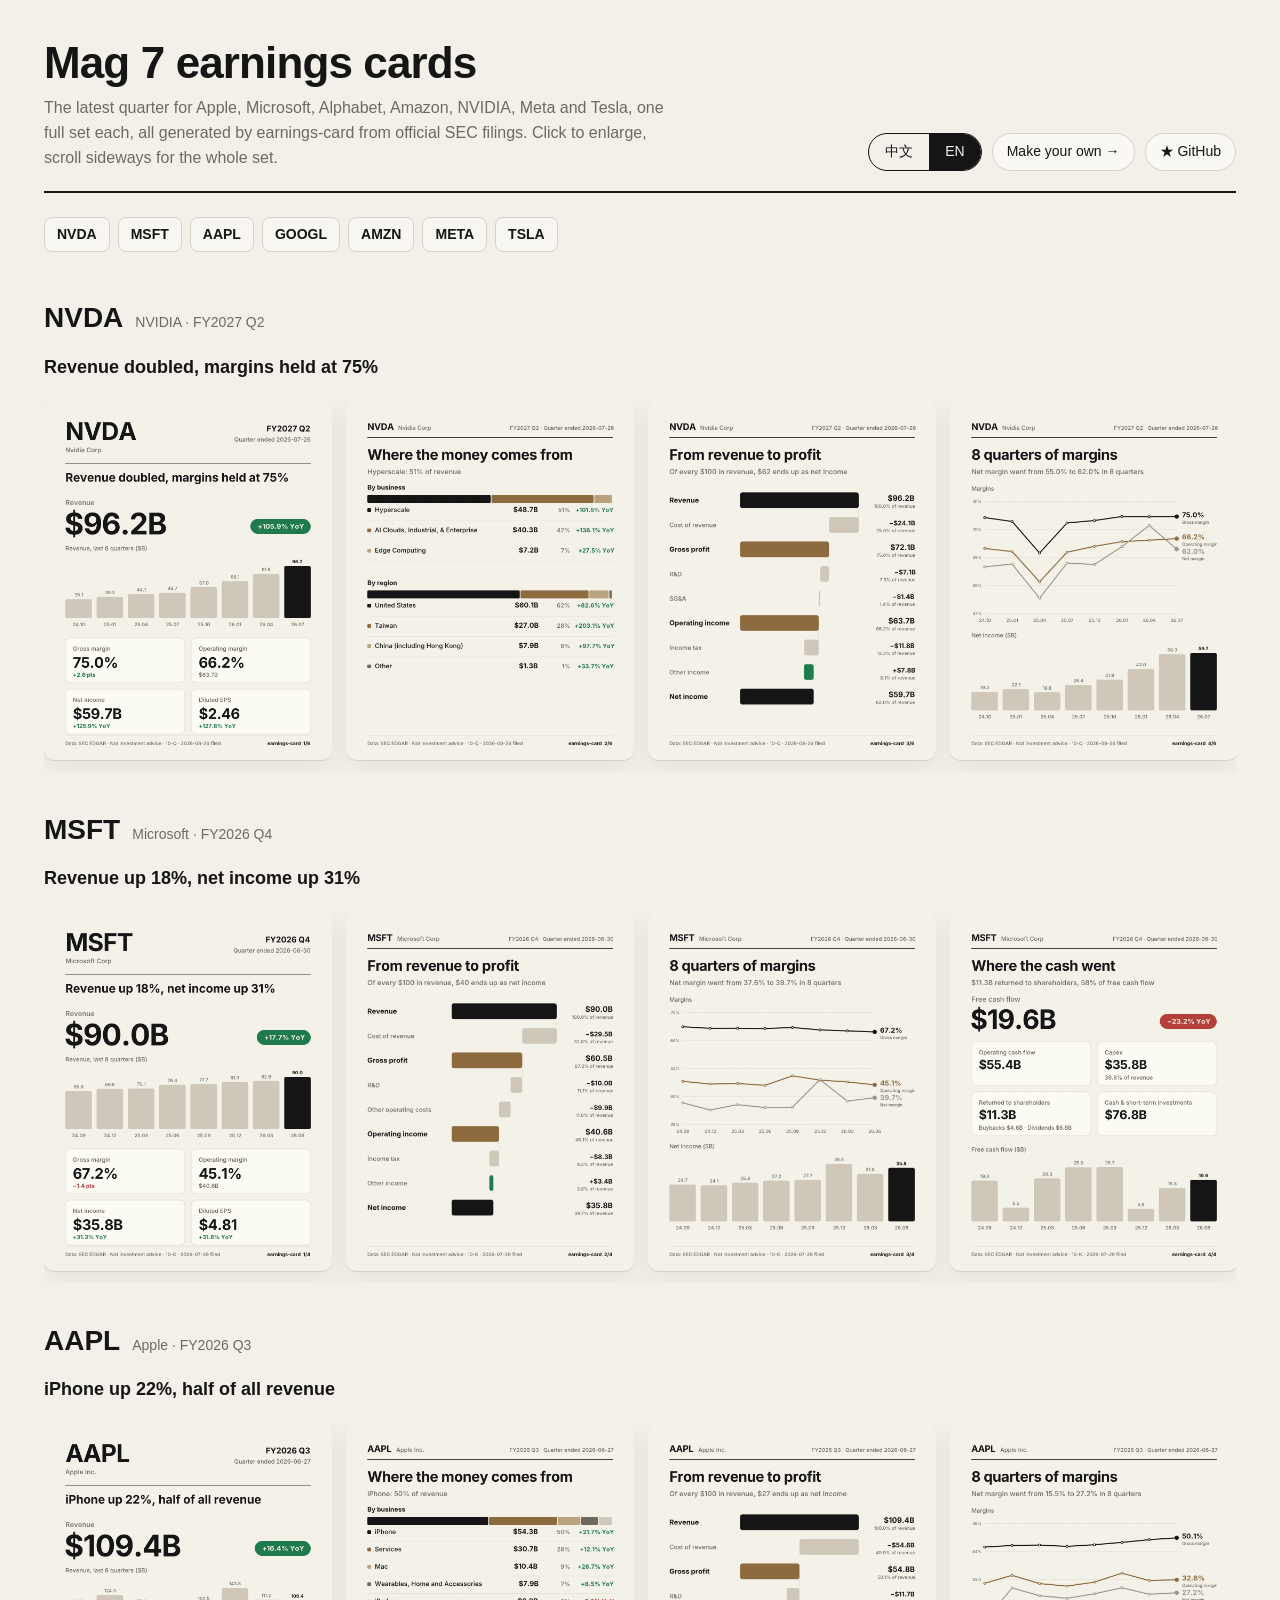
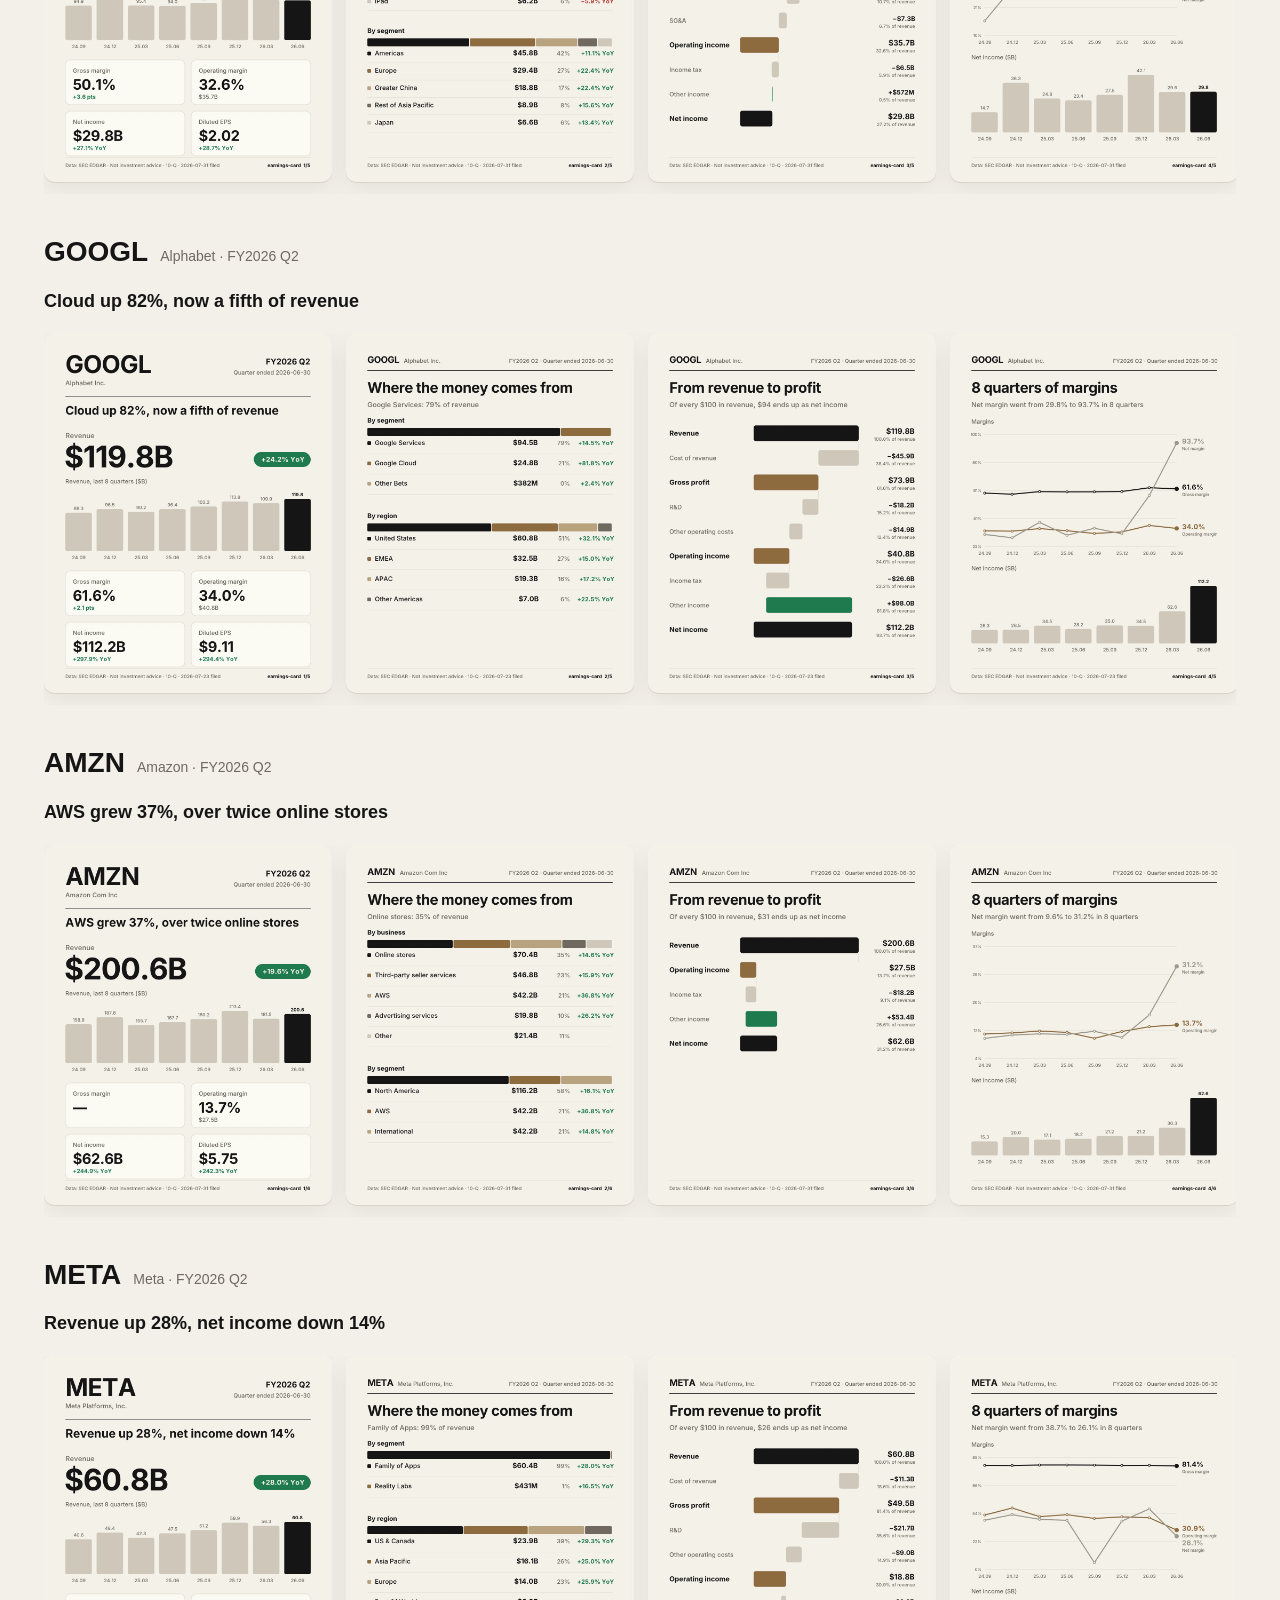
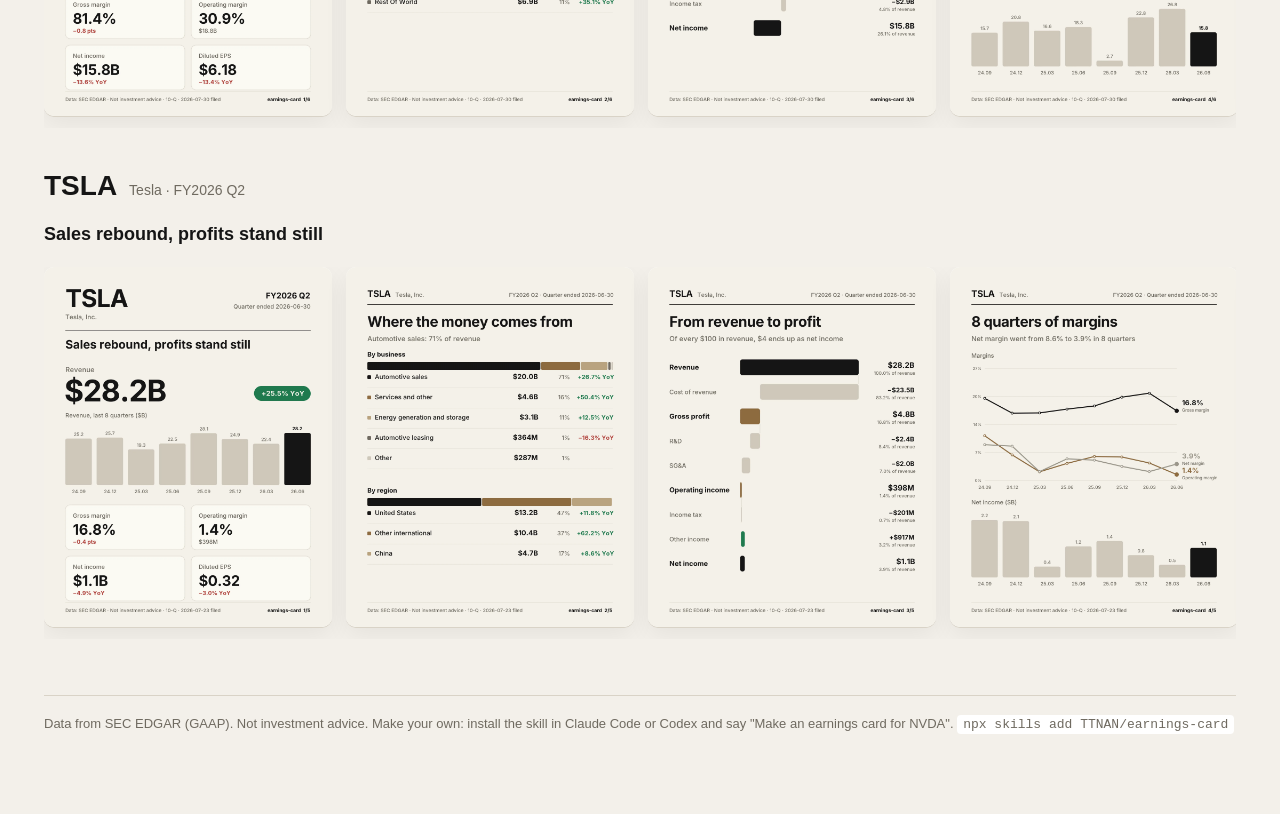
==== docs/gallery/index.html @ e16bddba "Web generator as the Pages homepage; gallery moves to /gallery/ docs/index.html + app.js + app.css: " ====
<!doctype html>
<html lang="zh-CN">
<head>
<meta charset="utf-8">
<meta name="viewport" content="width=device-width,initial-scale=1">
<title>earnings-card · 七巨头财报卡画廊</title>
<meta name="description" content="Mag 7 earnings cards generated from SEC filings by earnings-card, an open-source agent skill.">
<meta property="og:title" content="earnings-card gallery">
<meta property="og:image" content="https://ttnan.github.io/earnings-card/gallery/cards/en/NVDA-7-wide.webp">
<style>
:root{--paper:#F3F0EA;--ink:#151515;--mute:#6F6A60;--line:#D9D3C7;--gold:#8C6A3F}
*{box-sizing:border-box}body{margin:0;background:var(--paper);color:var(--ink);font:16px/1.55 -apple-system,BlinkMacSystemFont,"Inter","PingFang SC","Noto Sans SC","Microsoft YaHei",sans-serif}
.wrap{max-width:1240px;margin:0 auto;padding:40px 24px 80px}
header{display:flex;justify-content:space-between;align-items:flex-end;gap:24px;border-bottom:2px solid var(--ink);padding-bottom:20px;flex-wrap:wrap}
h1{font-size:44px;line-height:1.05;margin:0;letter-spacing:-.02em}
.sub{color:var(--mute);margin:10px 0 0;max-width:640px}
.ctrl{display:flex;gap:10px;align-items:center}
.seg{display:inline-flex;border:1px solid var(--ink);border-radius:999px;overflow:hidden}
.seg button{border:0;background:none;padding:7px 16px;font:inherit;font-size:14px;cursor:pointer;color:var(--ink)}
.seg button.on{background:var(--ink);color:var(--paper)}
a.gh{font-size:14px;color:var(--ink);text-decoration:none;border:1px solid var(--line);border-radius:999px;padding:7px 14px;background:#fff8}
nav{display:flex;gap:8px;flex-wrap:wrap;margin:24px 0 8px}
nav a{font-weight:600;font-size:14px;color:var(--ink);text-decoration:none;padding:6px 12px;border-radius:8px;background:#fff6;border:1px solid var(--line)}
nav a:hover{border-color:var(--ink)}
section{padding-top:36px}
.co{display:flex;align-items:baseline;gap:12px;flex-wrap:wrap;margin-bottom:4px}
.co h2{margin:0;font-size:28px}.co span{color:var(--mute);font-size:14px}
.co p{flex-basis:100%;margin:2px 0 14px;font-size:18px;font-weight:600}
.row{display:flex;gap:14px;overflow-x:auto;padding-bottom:12px;scroll-snap-type:x mandatory}
.row img{height:360px;width:auto;border-radius:10px;box-shadow:0 1px 0 var(--line),0 8px 24px #0000000f;cursor:zoom-in;scroll-snap-align:start;background:#fff;flex:none}
.row img.wide{height:360px}
#lb{position:fixed;inset:0;background:#151515e6;display:none;align-items:center;justify-content:center;z-index:9;cursor:zoom-out}
#lb img{max-width:94vw;max-height:92vh;border-radius:8px}
footer{margin-top:56px;border-top:1px solid var(--line);padding-top:18px;color:var(--mute);font-size:13px}
footer code{background:#fff;padding:2px 6px;border-radius:4px}
@media(max-width:640px){h1{font-size:32px}.row img,.row img.wide{height:260px}}
</style>
</head>
<body>
<div class="wrap">
<header>
 <div><h1 id="t"></h1><p class="sub" id="s"></p></div>
 <div class="ctrl"><div class="seg"><button data-l="zh">中文</button><button data-l="en">EN</button></div><a class="gh" id="gen" href="../">生成器</a><a class="gh" href="https://github.com/TTNAN/earnings-card">★ GitHub</a></div>
</header>
<nav id="nav"></nav>
<main id="m"></main>
<footer id="f"></footer>
</div>
<div id="lb"><img alt=""></div>
<script src="data.js"></script>
<script>
const T={zh:{t:"七巨头财报卡画廊",s:"苹果、微软、谷歌、亚马逊、英伟达、Meta、特斯拉最新一季财报，每家一整套卡片，全部由 earnings-card 从 SEC 官方财报自动生成。点图放大，横向滑动看全套。",f:"数据来自 SEC EDGAR（GAAP 口径），不构成投资建议。自己生成：在 Claude Code / Codex 里装上 skill，说一句「给 NVDA 做一套财报卡」。 <code>npx skills add TTNAN/earnings-card</code>",lang:"zh-CN"},
en:{t:"Mag 7 earnings cards",s:"The latest quarter for Apple, Microsoft, Alphabet, Amazon, NVIDIA, Meta and Tesla, one full set each, all generated by earnings-card from official SEC filings. Click to enlarge, scroll sideways for the whole set.",f:"Data from SEC EDGAR (GAAP). Not investment advice. Make your own: install the skill in Claude Code or Codex and say \"Make an earnings card for NVDA\". <code>npx skills add TTNAN/earnings-card</code>",lang:"en"}};
const E=window.EC,order=["NVDA","MSFT","AAPL","GOOGL","AMZN","META","TSLA"];
function draw(l){
 document.documentElement.lang=T[l].lang;gen.textContent=l=='zh'?'在线生成器 →':'Make your own →';gen.href=l=='zh'?'../':'../?ui=en';t.textContent=T[l].t;s.textContent=T[l].s;f.innerHTML=T[l].f;
 document.querySelectorAll('.seg button').forEach(b=>b.classList.toggle('on',b.dataset.l==l));
 nav.innerHTML=order.map(k=>`<a href="#${k}">${k}</a>`).join('');
 m.innerHTML=order.map(k=>`<section id="${k}"><div class="co"><h2>${k}</h2><span>${E.co[k]} · ${E.fl[k]}</span><p>${E.heads[l][k]||''}</p></div><div class="row">${E.cards[l][k].map(x=>`<img loading="lazy" class="${/wide/.test(x)?'wide':''}" src="cards/${l}/${x}" alt="${k} ${x}">`).join('')}</div></section>`).join('');
 localStorage.ecl=l;
}
document.querySelectorAll('.seg button').forEach(b=>b.onclick=()=>draw(b.dataset.l));
m.onclick=e=>{if(e.target.tagName=='IMG'){lb.querySelector('img').src=e.target.src;lb.style.display='flex'}};
lb.onclick=()=>lb.style.display='none';document.onkeydown=e=>{if(e.key=='Escape')lb.style.display='none'};
draw(new URLSearchParams(location.search).get('lang')||localStorage.ecl||(navigator.language.startsWith('zh')?'zh':'en'));
</script>
</body>
</html>
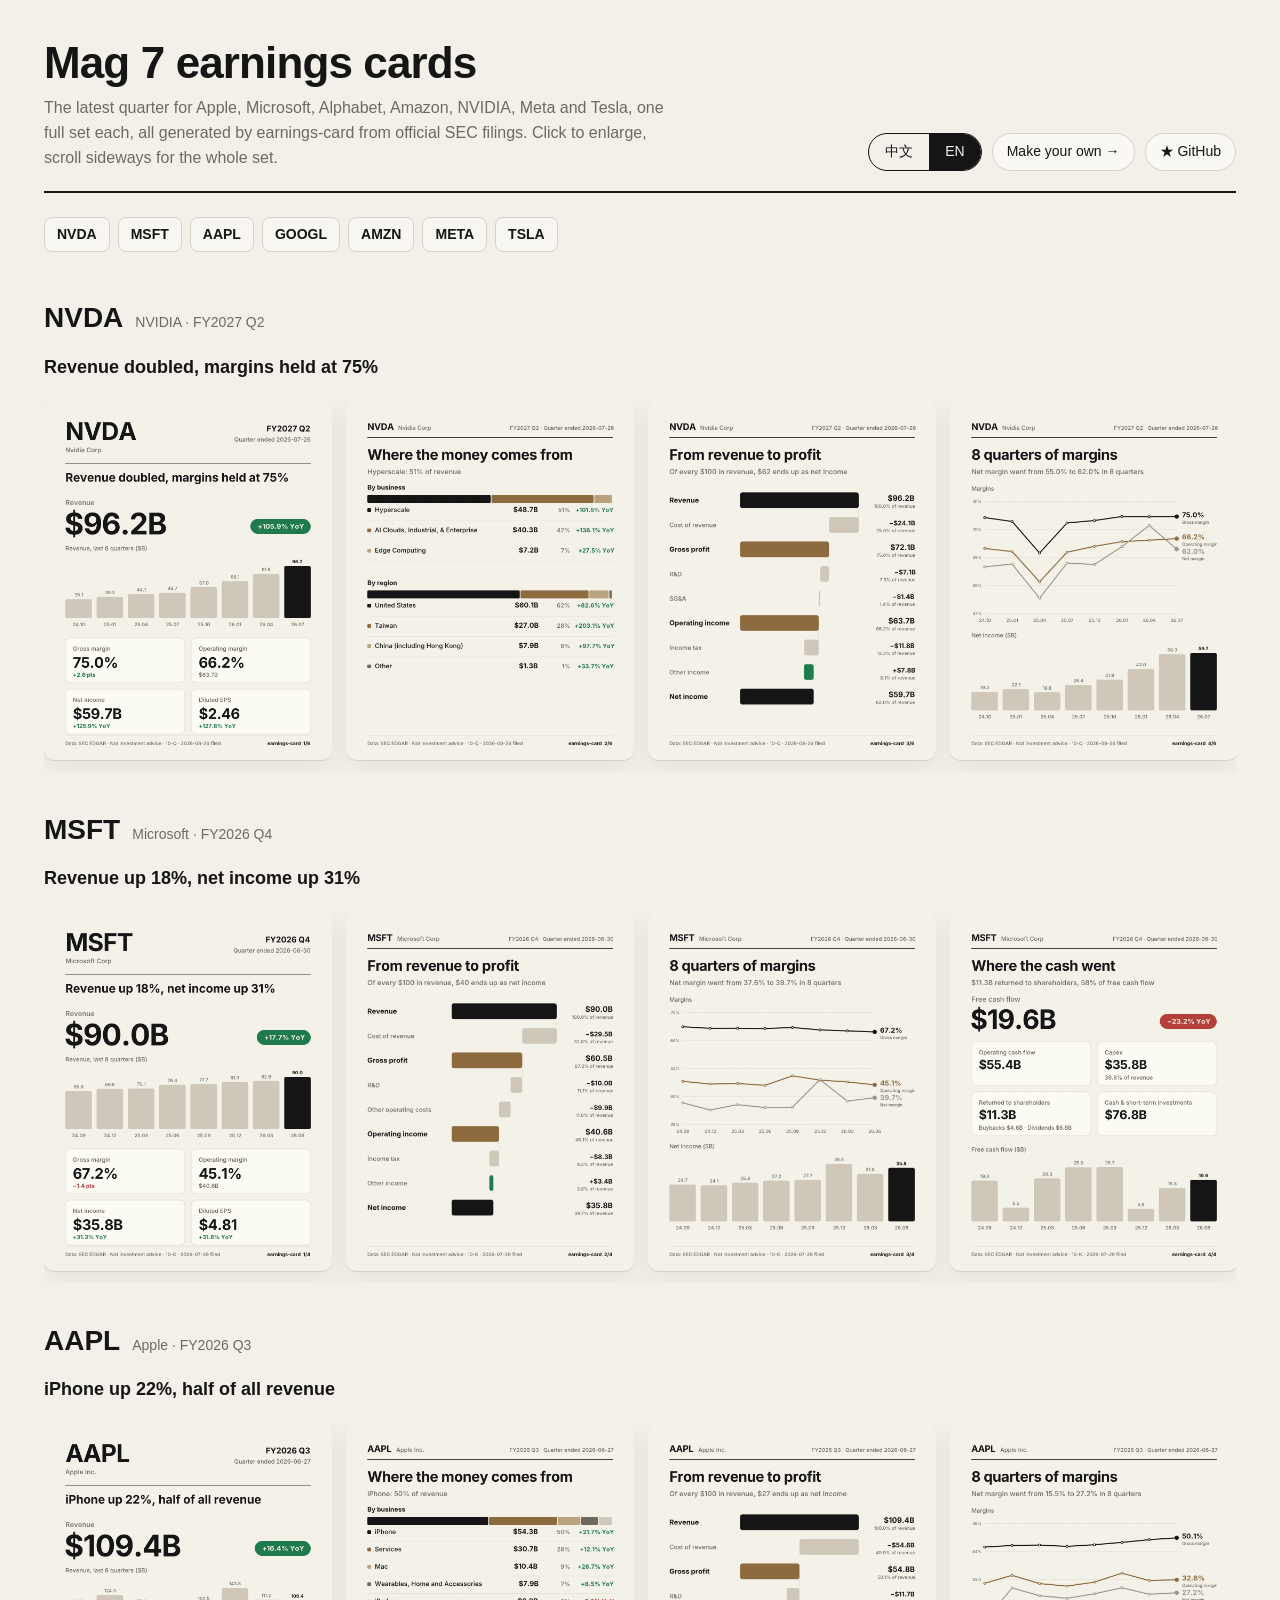
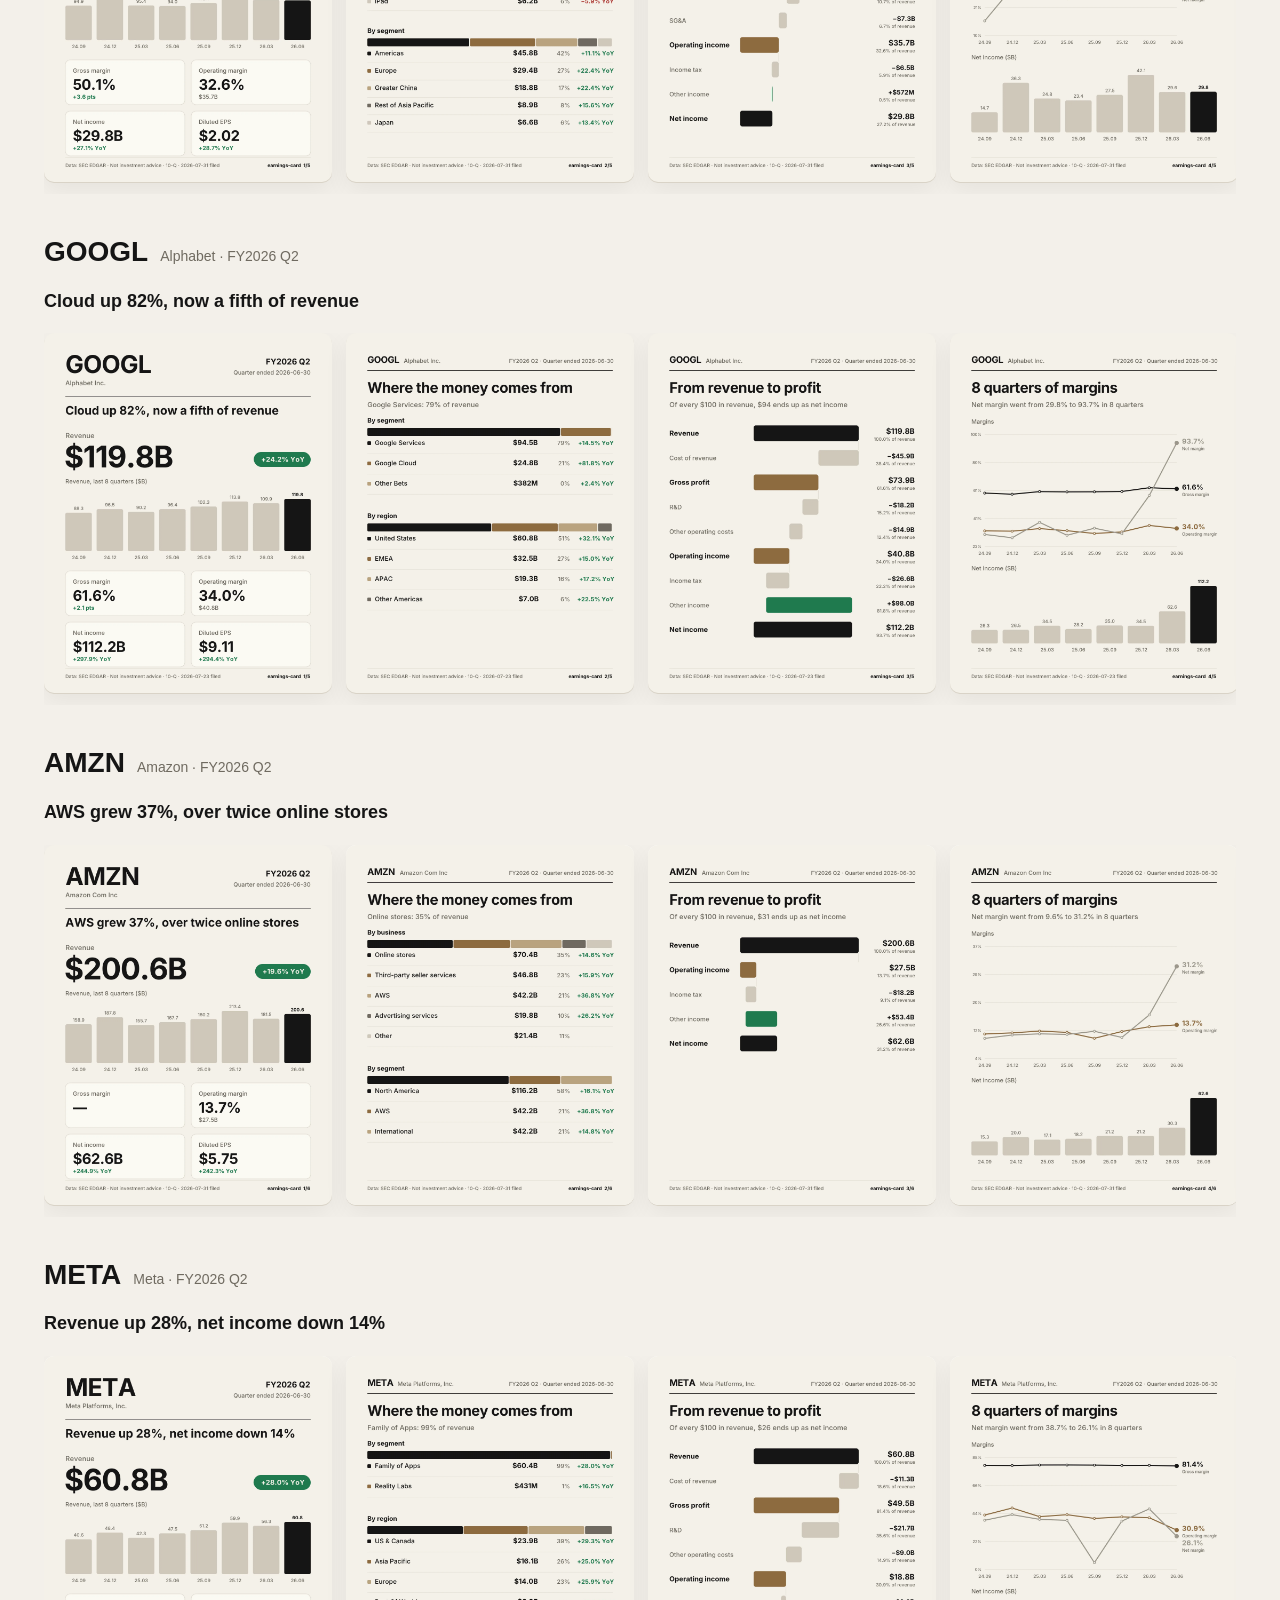
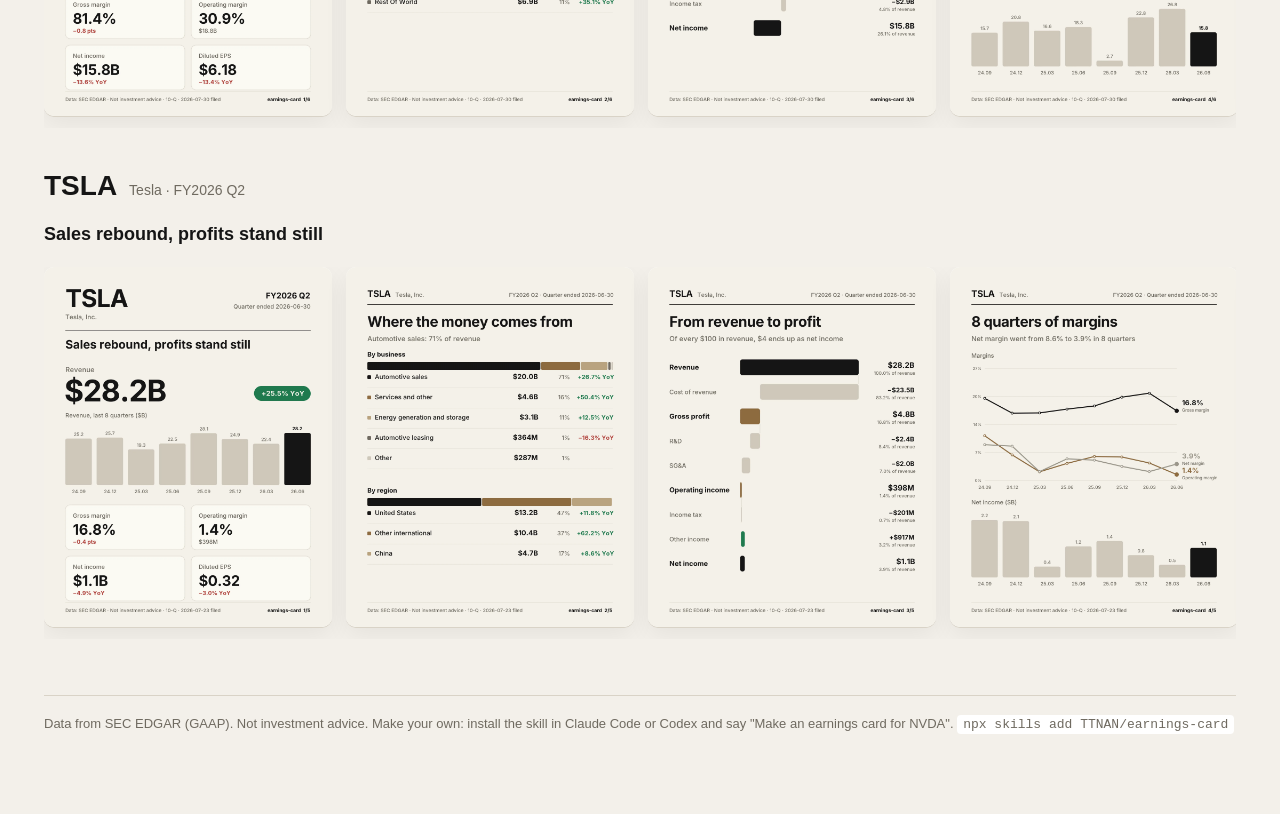
==== commit c605f525: "web: 3-step panel, style thumbnails (8 main + 4 more), just-reported + earnings calendar, lighter se" ====
--- a/docs/gallery/index.html
+++ b/docs/gallery/index.html
@@ -5,8 +5,23 @@
 <meta name="viewport" content="width=device-width,initial-scale=1">
 <title>earnings-card · 七巨头财报卡画廊</title>
 <meta name="description" content="Mag 7 earnings cards generated from SEC filings by earnings-card, an open-source agent skill.">
-<meta property="og:title" content="earnings-card gallery">
-<meta property="og:image" content="https://ttnan.github.io/earnings-card/gallery/cards/en/NVDA-7-wide.webp">
+<link rel="canonical" href="https://earningscard.tech/gallery/">
+<meta property="og:type" content="website">
+<meta property="og:site_name" content="earnings-card">
+<meta property="og:url" content="https://earningscard.tech/gallery/">
+<meta property="og:title" content="earnings-card · 七巨头财报卡画廊">
+<meta property="og:description" content="七巨头最新财报卡示例：12 种风格，数据来自 SEC EDGAR。Mag 7 earnings cards from SEC filings.">
+<meta property="og:image" content="https://earningscard.tech/og.png">
+<meta property="og:image:width" content="1200">
+<meta property="og:image:height" content="630">
+<meta property="og:locale" content="zh_CN">
+<meta name="twitter:card" content="summary_large_image">
+<meta name="twitter:title" content="earnings-card · 七巨头财报卡画廊">
+<meta name="twitter:description" content="七巨头最新财报卡示例：12 种风格，数据来自 SEC EDGAR。Mag 7 earnings cards from SEC filings.">
+<meta name="twitter:image" content="https://earningscard.tech/og.png">
+<link rel="icon" href="../favicon.svg" type="image/svg+xml">
+<link rel="icon" href="../favicon-32.png" type="image/png" sizes="32x32">
+<link rel="apple-touch-icon" href="../apple-touch-icon.png">
 <style>
 :root{--paper:#F3F0EA;--ink:#151515;--mute:#6F6A60;--line:#D9D3C7;--gold:#8C6A3F}
 *{box-sizing:border-box}body{margin:0;background:var(--paper);color:var(--ink);font:16px/1.55 -apple-system,BlinkMacSystemFont,"Inter","PingFang SC","Noto Sans SC","Microsoft YaHei",sans-serif}
